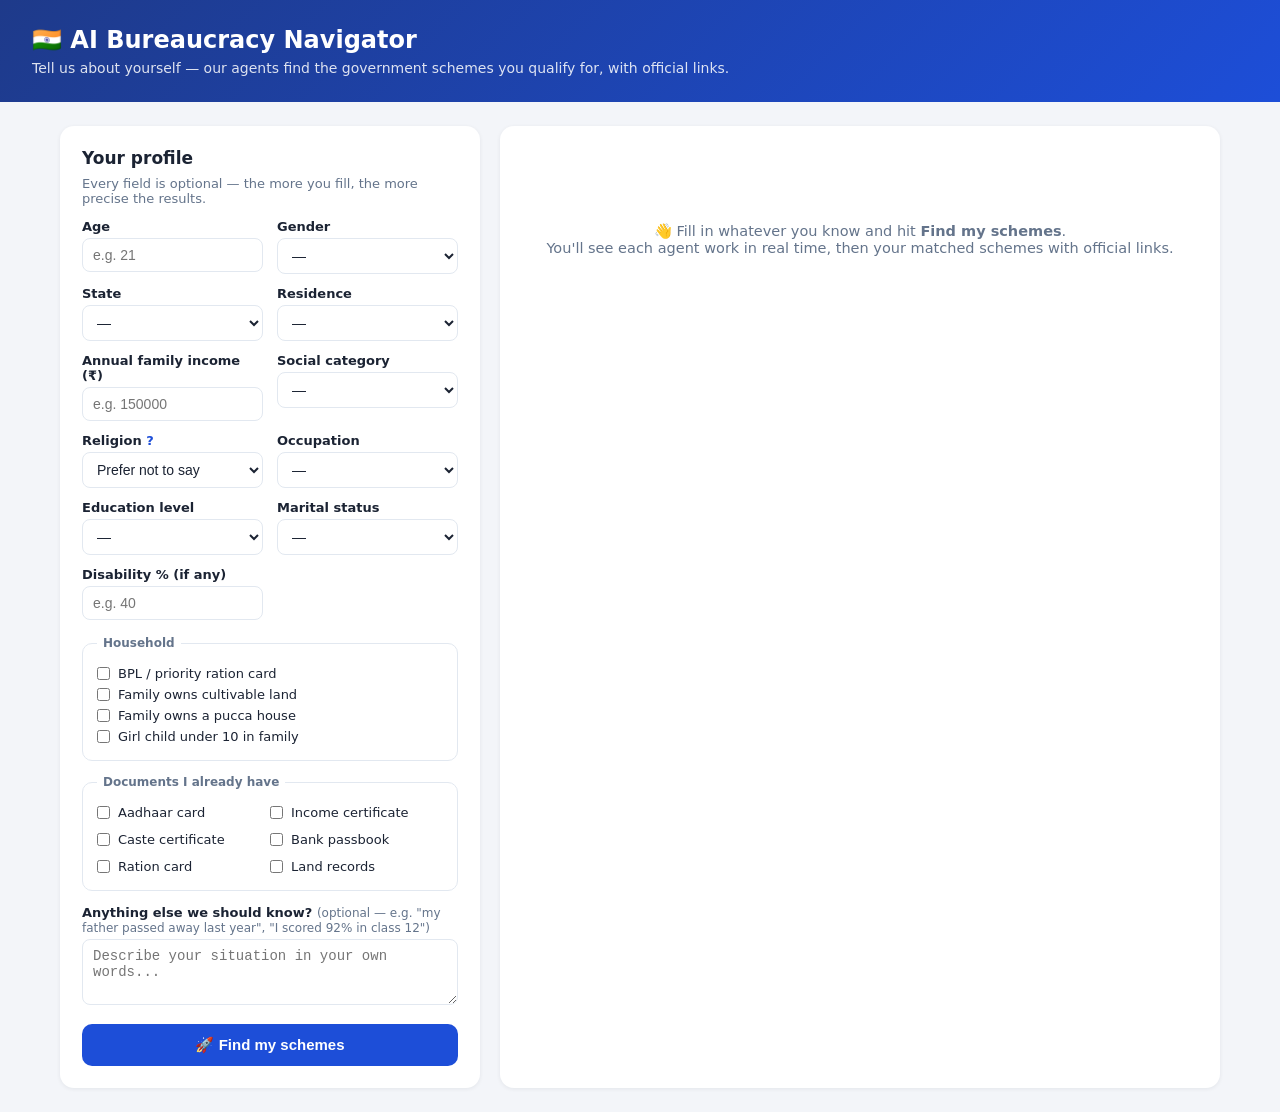
==== frontend/index.html @ 9df2763d "MVP: multi-agent scheme navigator — form intake, rule-engine eligibility, SSE agent progress, verifi" ====
<!DOCTYPE html>
<html lang="en">
<head>
<meta charset="UTF-8">
<meta name="viewport" content="width=device-width, initial-scale=1.0">
<title>AI Bureaucracy Navigator</title>
<link rel="stylesheet" href="style.css">
</head>
<body>

<header>
  <h1>🇮🇳 AI Bureaucracy Navigator</h1>
  <p>Tell us about yourself — our agents find the government schemes you qualify for, with official links.</p>
</header>

<main>
  <!-- ============ LEFT: profile form ============ -->
  <section class="panel" id="form-panel">
    <h2>Your profile</h2>
    <p class="hint">Every field is optional — the more you fill, the more precise the results.</p>

    <form id="profile-form">
      <div class="grid">
        <label>Age
          <input type="number" name="age" min="0" max="120" placeholder="e.g. 21">
        </label>
        <label>Gender
          <select name="gender">
            <option value="">—</option>
            <option value="female">Female</option>
            <option value="male">Male</option>
            <option value="other">Other</option>
          </select>
        </label>
        <label>State
          <select name="state" id="state-select"><option value="">—</option></select>
        </label>
        <label>Residence
          <select name="residence">
            <option value="">—</option>
            <option value="rural">Rural</option>
            <option value="urban">Urban</option>
          </select>
        </label>
        <label>Annual family income (₹)
          <input type="number" name="annual_income" min="0" placeholder="e.g. 150000">
        </label>
        <label>Social category
          <select name="category">
            <option value="">—</option>
            <option>General</option><option>OBC</option><option>SC</option>
            <option>ST</option><option>EWS</option>
          </select>
        </label>
        <label>Religion <span class="why" title="Only used to match notified minority-community schemes">?</span>
          <select name="religion">
            <option value="">Prefer not to say</option>
            <option>Hindu</option><option>Muslim</option><option>Christian</option>
            <option>Sikh</option><option>Buddhist</option><option>Jain</option>
            <option>Parsi</option><option>Other</option>
          </select>
        </label>
        <label>Occupation
          <select name="occupation">
            <option value="">—</option>
            <option value="student">Student</option>
            <option value="farmer">Farmer</option>
            <option value="salaried">Salaried</option>
            <option value="self_employed">Self-employed</option>
            <option value="unemployed">Unemployed</option>
            <option value="unorganised_worker">Unorganised worker</option>
            <option value="artisan">Artisan / craftsperson</option>
            <option value="other">Other</option>
          </select>
        </label>
        <label>Education level
          <select name="education_level">
            <option value="">—</option>
            <option value="below_10th">Below 10th</option>
            <option value="10th_pass">10th pass</option>
            <option value="12th_pass">12th pass</option>
            <option value="ug">Undergraduate</option>
            <option value="pg">Postgraduate</option>
            <option value="not_studying">Not studying</option>
          </select>
        </label>
        <label>Marital status
          <select name="marital_status">
            <option value="">—</option>
            <option value="single">Single</option>
            <option value="married">Married</option>
            <option value="widowed">Widowed</option>
            <option value="divorced">Divorced</option>
          </select>
        </label>
        <label>Disability % (if any)
          <input type="number" name="disability_pct" min="0" max="100" placeholder="e.g. 40">
        </label>
      </div>

      <fieldset>
        <legend>Household</legend>
        <label class="check"><input type="checkbox" name="has_bpl_card"> BPL / priority ration card</label>
        <label class="check"><input type="checkbox" name="owns_cultivable_land"> Family owns cultivable land</label>
        <label class="check"><input type="checkbox" name="owns_pucca_house"> Family owns a pucca house</label>
        <label class="check"><input type="checkbox" name="has_girl_child_under_10"> Girl child under 10 in family</label>
      </fieldset>

      <fieldset>
        <legend>Documents I already have</legend>
        <div class="doc-grid" id="doc-checkboxes">
          <label class="check"><input type="checkbox" value="Aadhaar card"> Aadhaar card</label>
          <label class="check"><input type="checkbox" value="Income certificate"> Income certificate</label>
          <label class="check"><input type="checkbox" value="Caste certificate"> Caste certificate</label>
          <label class="check"><input type="checkbox" value="Bank passbook"> Bank passbook</label>
          <label class="check"><input type="checkbox" value="Ration card"> Ration card</label>
          <label class="check"><input type="checkbox" value="Land ownership records"> Land records</label>
        </div>
      </fieldset>

      <label>Anything else we should know? <span class="hint-inline">(optional — e.g. "my father passed away last year", "I scored 92% in class 12")</span>
        <textarea name="extra_info" rows="3" placeholder="Describe your situation in your own words..."></textarea>
      </label>

      <button type="submit" id="submit-btn">🚀 Find my schemes</button>
    </form>
  </section>

  <!-- ============ RIGHT: agents + findings ============ -->
  <section class="panel" id="results-panel">
    <div id="agent-panel" class="hidden">
      <h2>Agents at work</h2>
      <div id="agent-list"></div>
    </div>

    <div id="findings" class="hidden">
      <h2>Your results</h2>
      <div id="summary-box"></div>
      <div id="finding-cards"></div>
      <div id="checklist-box"></div>
      <p class="disclaimer">⚠ Results are indicative, based on what you told us. Final eligibility
        depends on the documents you submit — always confirm on the official portal linked above.</p>
    </div>

    <div id="placeholder">
      <p>👋 Fill in whatever you know and hit <b>Find my schemes</b>.<br>
      You'll see each agent work in real time, then your matched schemes with official links.</p>
    </div>
  </section>
</main>

<script src="app.js"></script>
</body>
</html>
---- frontend/style.css ----
* { box-sizing: border-box; }
:root {
  --bg: #f3f5f9; --panel: #ffffff; --ink: #1b2333; --muted: #64748b;
  --brand: #1d4ed8; --ok: #16a34a; --maybe: #d97706; --no: #9ca3af;
  --border: #e2e8f0; --radius: 14px;
}
body {
  margin: 0; font-family: system-ui, -apple-system, "Segoe UI", sans-serif;
  background: var(--bg); color: var(--ink);
}
header {
  background: linear-gradient(135deg, #1e3a8a, #1d4ed8);
  color: #fff; padding: 26px 32px;
}
header h1 { margin: 0 0 6px; font-size: 24px; }
header p { margin: 0; opacity: .85; font-size: 14px; }

main {
  display: grid; grid-template-columns: 420px 1fr; gap: 20px;
  max-width: 1200px; margin: 24px auto; padding: 0 20px;
}
@media (max-width: 900px) { main { grid-template-columns: 1fr; } }

.panel {
  background: var(--panel); border-radius: var(--radius);
  padding: 22px; box-shadow: 0 1px 4px rgba(15, 23, 42, .07);
}
h2 { margin: 0 0 8px; font-size: 17px; }
.hint { color: var(--muted); font-size: 13px; margin-top: 0; }
.hint-inline { color: var(--muted); font-weight: 400; font-size: 12px; }

/* ---- form ---- */
.grid { display: grid; grid-template-columns: 1fr 1fr; gap: 10px 14px; }
label { display: block; font-size: 13px; font-weight: 600; margin-bottom: 2px; }
input, select, textarea {
  width: 100%; margin-top: 4px; padding: 8px 10px; font-size: 14px;
  border: 1px solid var(--border); border-radius: 8px; font-weight: 400;
  background: #fff; color: var(--ink);
}
textarea { resize: vertical; }
fieldset {
  border: 1px solid var(--border); border-radius: 10px;
  margin: 14px 0; padding: 10px 14px;
}
legend { font-size: 12px; font-weight: 700; color: var(--muted); padding: 0 6px; }
.check { display: flex; align-items: center; gap: 8px; font-weight: 400; font-size: 13px; margin: 6px 0; }
.check input { width: auto; margin: 0; }
.doc-grid { display: grid; grid-template-columns: 1fr 1fr; }
.why { cursor: help; color: var(--brand); }
button[type=submit] {
  width: 100%; margin-top: 14px; padding: 12px; font-size: 15px; font-weight: 700;
  color: #fff; background: var(--brand); border: none; border-radius: 10px; cursor: pointer;
}
button[type=submit]:hover { background: #1e40af; }
button[type=submit]:disabled { background: #93c5fd; cursor: wait; }

/* ---- agents ---- */
.hidden { display: none; }
.agent-row {
  display: flex; align-items: flex-start; gap: 10px;
  padding: 10px 12px; border: 1px solid var(--border);
  border-radius: 10px; margin-bottom: 8px; background: #fafbff;
}
.agent-row .emoji { font-size: 20px; }
.agent-row .info { flex: 1; }
.agent-row .agent-name { font-weight: 700; font-size: 13px; }
.agent-row .agent-msg { font-size: 12.5px; color: var(--muted); margin-top: 2px; }
.agent-row .status { font-size: 16px; }
.agent-row.working { border-color: #bfdbfe; }
.agent-row.done { opacity: .85; }
.spinner {
  width: 14px; height: 14px; border: 2px solid #bfdbfe; border-top-color: var(--brand);
  border-radius: 50%; animation: spin .8s linear infinite; display: inline-block;
}
@keyframes spin { to { transform: rotate(360deg); } }

/* ---- findings ---- */
#summary-box {
  background: #eff6ff; border: 1px solid #bfdbfe; border-radius: 10px;
  padding: 12px 16px; font-size: 14px; margin-bottom: 16px;
}
.card {
  border: 1px solid var(--border); border-left: 5px solid var(--no);
  border-radius: 10px; padding: 14px 16px; margin-bottom: 12px;
}
.card.eligible { border-left-color: var(--ok); }
.card.possible { border-left-color: var(--maybe); }
.card h3 { margin: 0 0 4px; font-size: 15px; }
.badge {
  display: inline-block; font-size: 11px; font-weight: 700; padding: 2px 8px;
  border-radius: 20px; color: #fff; vertical-align: middle; margin-left: 6px;
}
.badge.eligible { background: var(--ok); }
.badge.possible { background: var(--maybe); }
.badge.ineligible { background: var(--no); }
.benefit { font-size: 13.5px; font-weight: 600; color: var(--brand); margin: 4px 0; }
.reasons { margin: 8px 0; padding-left: 4px; font-size: 12.5px; list-style: none; }
.reasons li { margin: 2px 0; }
.docs { font-size: 12.5px; color: var(--muted); margin: 6px 0; }
.docs .missing { color: #dc2626; font-weight: 600; }
.source {
  font-size: 12px; color: var(--muted); border-top: 1px dashed var(--border);
  margin-top: 8px; padding-top: 8px; display: flex; justify-content: space-between; flex-wrap: wrap; gap: 4px;
}
.source a { color: var(--brand); font-weight: 600; text-decoration: none; }
.source a:hover { text-decoration: underline; }
.card.ineligible-card { opacity: .6; }
.toggle-ineligible {
  background: none; border: none; color: var(--brand); cursor: pointer;
  font-size: 13px; padding: 6px 0; font-weight: 600;
}

/* ---- checklist ---- */
#checklist-box { margin-top: 18px; }
.check-item {
  display: flex; gap: 8px; align-items: baseline; font-size: 13.5px;
  padding: 6px 4px; border-bottom: 1px solid var(--border);
}
.check-item .mark { font-size: 15px; }
.check-item .for { color: var(--muted); font-size: 12px; }
.disclaimer { font-size: 12px; color: var(--muted); margin-top: 16px; }
#placeholder { color: var(--muted); text-align: center; padding: 60px 20px; font-size: 14.5px; }
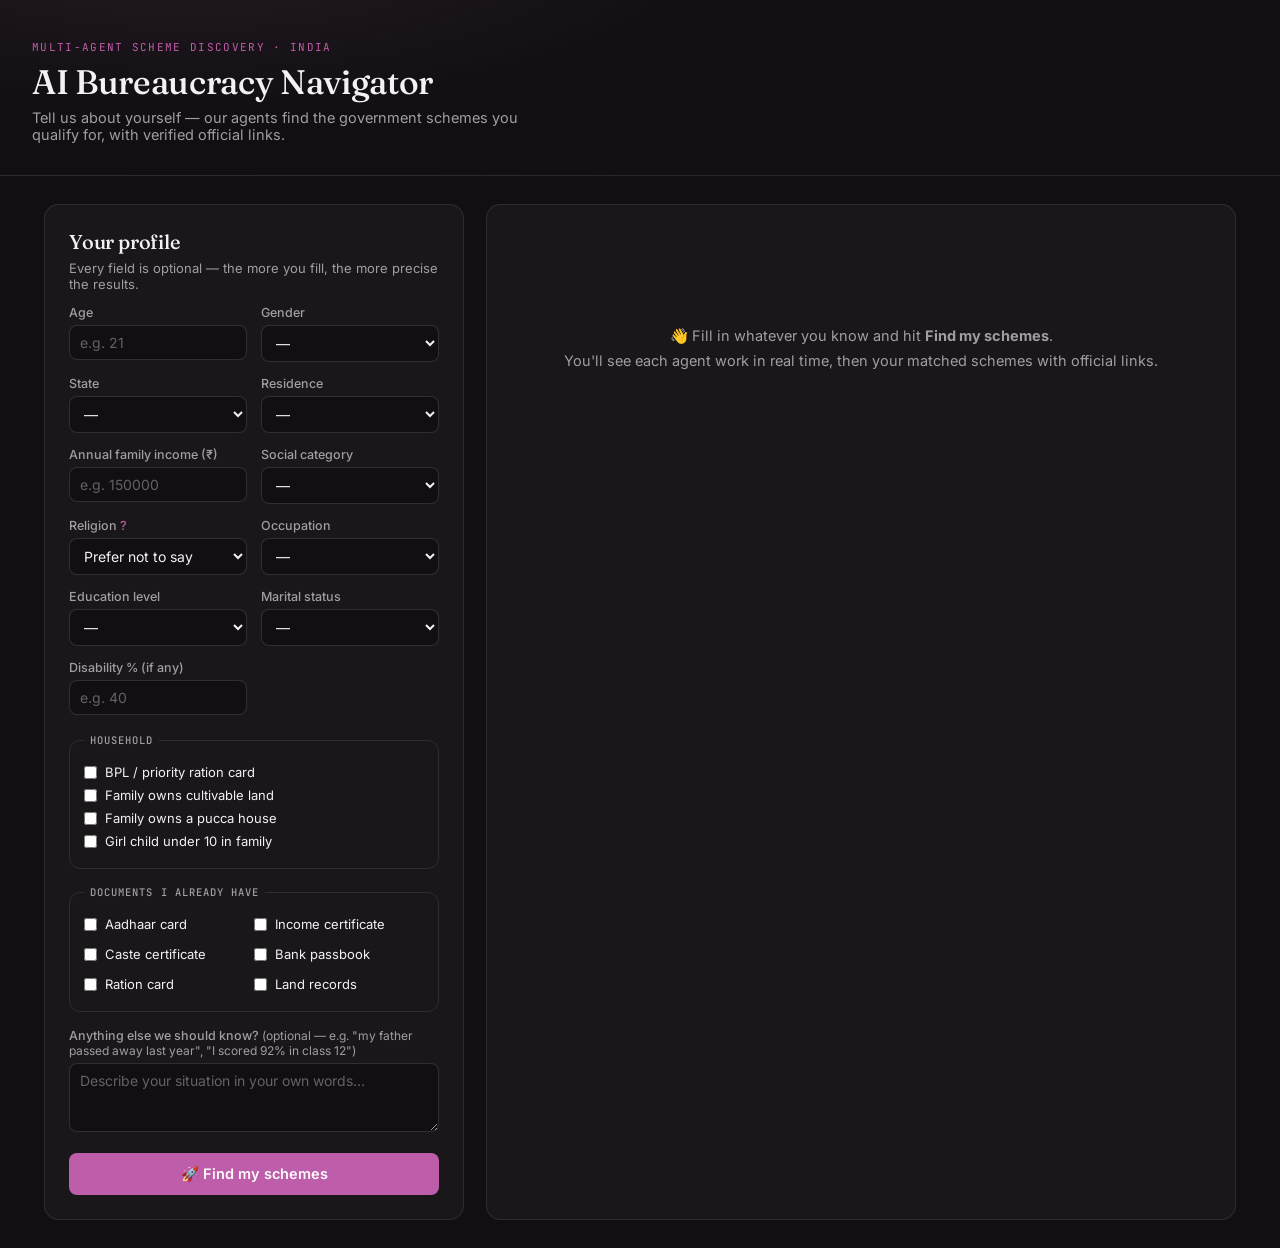
==== commit c244c955: "Redesign UI: dark plum theme matching OSS-Contributor-engine - Near-black plum-tinted surfaces with " ====
--- a/frontend/index.html
+++ b/frontend/index.html
@@ -9,8 +9,9 @@
 <body>
 
 <header>
-  <h1>🇮🇳 AI Bureaucracy Navigator</h1>
-  <p>Tell us about yourself — our agents find the government schemes you qualify for, with official links.</p>
+  <div class="eyebrow">Multi-agent scheme discovery · India</div>
+  <h1>AI Bureaucracy Navigator</h1>
+  <p>Tell us about yourself — our agents find the government schemes you qualify for, with verified official links.</p>
 </header>
 
 <main>
--- a/frontend/style.css
+++ b/frontend/style.css
@@ -1,122 +1,197 @@
+/* Dark theme in the style of OSS-Contributor-engine:
+   near-black plum-tinted surfaces, plum primary, Fraunces serif headings,
+   Inter body, JetBrains Mono micro-labels, soft-tinted status pills. */
+@import url('https://fonts.googleapis.com/css2?family=Inter:wght@400;500;600&family=Fraunces:opsz,wght@9..144,400;9..144,500;9..144,600&family=JetBrains+Mono:wght@400;500&display=swap');
+
 * { box-sizing: border-box; }
 :root {
-  --bg: #f3f5f9; --panel: #ffffff; --ink: #1b2333; --muted: #64748b;
-  --brand: #1d4ed8; --ok: #16a34a; --maybe: #d97706; --no: #9ca3af;
-  --border: #e2e8f0; --radius: 14px;
+  --background: oklch(0.173 0.006 320);
+  --card: oklch(0.208 0.008 320);
+  --card-2: oklch(0.235 0.009 320);
+  --foreground: oklch(0.96 0.004 320);
+  --muted-fg: oklch(0.7 0.012 320);
+  --primary: oklch(0.62 0.155 336);
+  --primary-dim: oklch(0.55 0.14 336);
+  --primary-soft: oklch(0.31 0.04 336);
+  --primary-soft-fg: oklch(0.93 0.03 336);
+  --border: oklch(1 0 0 / 9%);
+  --input-border: oklch(1 0 0 / 13%);
+  --ok: oklch(0.72 0.14 162);          /* emerald-400 */
+  --ok-soft: oklch(0.7 0.15 162 / 15%);
+  --maybe: oklch(0.79 0.14 80);        /* amber-400 */
+  --maybe-soft: oklch(0.77 0.16 70 / 15%);
+  --no: oklch(0.71 0.16 13);           /* rose-400 */
+  --no-soft: oklch(0.65 0.2 16 / 15%);
+  --radius: 0.5rem;
+  --sans: "Inter", system-ui, -apple-system, sans-serif;
+  --serif: "Fraunces", Georgia, serif;
+  --mono: "JetBrains Mono", ui-monospace, Consolas, monospace;
 }
 body {
-  margin: 0; font-family: system-ui, -apple-system, "Segoe UI", sans-serif;
-  background: var(--bg); color: var(--ink);
+  margin: 0; font-family: var(--sans); font-size: 15px;
+  background: var(--background); color: var(--foreground);
+  -webkit-font-smoothing: antialiased;
 }
+h1, h2, h3 { font-family: var(--serif); letter-spacing: -0.01em; font-weight: 500; }
+
+/* ---- header ---- */
 header {
-  background: linear-gradient(135deg, #1e3a8a, #1d4ed8);
-  color: #fff; padding: 26px 32px;
+  border-bottom: 1px solid var(--border);
+  padding: 40px 32px 32px;
+  background:
+    radial-gradient(60rem 20rem at 15% -40%, oklch(0.31 0.04 336 / 45%), transparent 60%),
+    var(--background);
 }
-header h1 { margin: 0 0 6px; font-size: 24px; }
-header p { margin: 0; opacity: .85; font-size: 14px; }
+.eyebrow {
+  font-family: var(--mono); font-size: 11px; text-transform: uppercase;
+  letter-spacing: 0.12em; color: var(--primary); margin-bottom: 10px;
+}
+header h1 { margin: 0 0 8px; font-size: 34px; line-height: 1.1; }
+header p { margin: 0; color: var(--muted-fg); font-size: 14.5px; max-width: 56ch; }
 
 main {
-  display: grid; grid-template-columns: 420px 1fr; gap: 20px;
-  max-width: 1200px; margin: 24px auto; padding: 0 20px;
+  display: grid; grid-template-columns: 420px 1fr; gap: 22px;
+  max-width: 1240px; margin: 28px auto; padding: 0 24px;
 }
 @media (max-width: 900px) { main { grid-template-columns: 1fr; } }
 
 .panel {
-  background: var(--panel); border-radius: var(--radius);
-  padding: 22px; box-shadow: 0 1px 4px rgba(15, 23, 42, .07);
+  background: var(--card); border: 1px solid var(--border);
+  border-radius: calc(var(--radius) * 1.8); padding: 24px;
 }
-h2 { margin: 0 0 8px; font-size: 17px; }
-.hint { color: var(--muted); font-size: 13px; margin-top: 0; }
-.hint-inline { color: var(--muted); font-weight: 400; font-size: 12px; }
+h2 { margin: 0 0 6px; font-size: 20px; }
+.hint { color: var(--muted-fg); font-size: 13px; margin-top: 0; }
+.hint-inline { color: var(--muted-fg); font-weight: 400; font-size: 12px; }
 
 /* ---- form ---- */
-.grid { display: grid; grid-template-columns: 1fr 1fr; gap: 10px 14px; }
-label { display: block; font-size: 13px; font-weight: 600; margin-bottom: 2px; }
+.grid { display: grid; grid-template-columns: 1fr 1fr; gap: 12px 14px; }
+label { display: block; font-size: 12.5px; font-weight: 500; margin-bottom: 2px; color: var(--muted-fg); }
 input, select, textarea {
-  width: 100%; margin-top: 4px; padding: 8px 10px; font-size: 14px;
-  border: 1px solid var(--border); border-radius: 8px; font-weight: 400;
-  background: #fff; color: var(--ink);
+  width: 100%; margin-top: 5px; padding: 8px 10px; font-size: 14px;
+  font-family: var(--sans); font-weight: 400;
+  border: 1px solid var(--input-border); border-radius: var(--radius);
+  background: var(--background); color: var(--foreground);
 }
+input:focus, select:focus, textarea:focus {
+  outline: 2px solid var(--primary-dim); outline-offset: -1px; border-color: transparent;
+}
+input::placeholder, textarea::placeholder { color: oklch(0.5 0.01 320); }
+select option { background: var(--card); }
 textarea { resize: vertical; }
 fieldset {
-  border: 1px solid var(--border); border-radius: 10px;
-  margin: 14px 0; padding: 10px 14px;
+  border: 1px solid var(--border); border-radius: calc(var(--radius) * 1.4);
+  margin: 16px 0; padding: 10px 14px 12px;
 }
-legend { font-size: 12px; font-weight: 700; color: var(--muted); padding: 0 6px; }
-.check { display: flex; align-items: center; gap: 8px; font-weight: 400; font-size: 13px; margin: 6px 0; }
-.check input { width: auto; margin: 0; }
+legend {
+  font-family: var(--mono); font-size: 10.5px; font-weight: 500;
+  text-transform: uppercase; letter-spacing: 0.1em;
+  color: var(--muted-fg); padding: 0 6px;
+}
+.check {
+  display: flex; align-items: center; gap: 8px;
+  font-weight: 400; font-size: 13px; color: var(--foreground); margin: 7px 0;
+}
+.check input { width: auto; margin: 0; accent-color: var(--primary); }
 .doc-grid { display: grid; grid-template-columns: 1fr 1fr; }
-.why { cursor: help; color: var(--brand); }
+.why { cursor: help; color: var(--primary); }
 button[type=submit] {
-  width: 100%; margin-top: 14px; padding: 12px; font-size: 15px; font-weight: 700;
-  color: #fff; background: var(--brand); border: none; border-radius: 10px; cursor: pointer;
+  width: 100%; margin-top: 16px; padding: 12px; font-size: 14.5px; font-weight: 600;
+  font-family: var(--sans); color: oklch(0.99 0.004 335);
+  background: var(--primary); border: none; border-radius: var(--radius); cursor: pointer;
+  transition: background .15s;
 }
-button[type=submit]:hover { background: #1e40af; }
-button[type=submit]:disabled { background: #93c5fd; cursor: wait; }
+button[type=submit]:hover { background: oklch(0.67 0.155 336); }
+button[type=submit]:disabled { background: var(--primary-soft); color: var(--muted-fg); cursor: wait; }
 
 /* ---- agents ---- */
 .hidden { display: none; }
 .agent-row {
-  display: flex; align-items: flex-start; gap: 10px;
-  padding: 10px 12px; border: 1px solid var(--border);
-  border-radius: 10px; margin-bottom: 8px; background: #fafbff;
+  display: flex; align-items: flex-start; gap: 12px;
+  padding: 11px 14px; border: 1px solid var(--border);
+  border-radius: calc(var(--radius) * 1.4); margin-bottom: 8px;
+  background: var(--card-2); transition: border-color .2s;
 }
-.agent-row .emoji { font-size: 20px; }
-.agent-row .info { flex: 1; }
-.agent-row .agent-name { font-weight: 700; font-size: 13px; }
-.agent-row .agent-msg { font-size: 12.5px; color: var(--muted); margin-top: 2px; }
-.agent-row .status { font-size: 16px; }
-.agent-row.working { border-color: #bfdbfe; }
-.agent-row.done { opacity: .85; }
+.agent-row.working { border-color: oklch(0.62 0.155 336 / 40%); }
+.agent-row.done { opacity: .75; }
+.agent-row .emoji { font-size: 18px; line-height: 1.4; }
+.agent-row .info { flex: 1; min-width: 0; }
+.agent-row .agent-name {
+  font-family: var(--mono); font-size: 10.5px; font-weight: 500;
+  text-transform: uppercase; letter-spacing: 0.1em; color: var(--primary-soft-fg);
+}
+.agent-row .agent-msg { font-size: 13px; color: var(--muted-fg); margin-top: 3px; }
+.agent-row .status { font-size: 14px; color: var(--ok); }
 .spinner {
-  width: 14px; height: 14px; border: 2px solid #bfdbfe; border-top-color: var(--brand);
-  border-radius: 50%; animation: spin .8s linear infinite; display: inline-block;
+  width: 13px; height: 13px; border: 2px solid var(--primary-soft);
+  border-top-color: var(--primary); border-radius: 50%;
+  animation: spin .8s linear infinite; display: inline-block;
 }
 @keyframes spin { to { transform: rotate(360deg); } }
 
-/* ---- findings ---- */
+/* ---- summary ---- */
 #summary-box {
-  background: #eff6ff; border: 1px solid #bfdbfe; border-radius: 10px;
-  padding: 12px 16px; font-size: 14px; margin-bottom: 16px;
-}
-.card {
-  border: 1px solid var(--border); border-left: 5px solid var(--no);
-  border-radius: 10px; padding: 14px 16px; margin-bottom: 12px;
-}
-.card.eligible { border-left-color: var(--ok); }
-.card.possible { border-left-color: var(--maybe); }
-.card h3 { margin: 0 0 4px; font-size: 15px; }
-.badge {
-  display: inline-block; font-size: 11px; font-weight: 700; padding: 2px 8px;
-  border-radius: 20px; color: #fff; vertical-align: middle; margin-left: 6px;
-}
-.badge.eligible { background: var(--ok); }
-.badge.possible { background: var(--maybe); }
-.badge.ineligible { background: var(--no); }
-.benefit { font-size: 13.5px; font-weight: 600; color: var(--brand); margin: 4px 0; }
-.reasons { margin: 8px 0; padding-left: 4px; font-size: 12.5px; list-style: none; }
-.reasons li { margin: 2px 0; }
-.docs { font-size: 12.5px; color: var(--muted); margin: 6px 0; }
-.docs .missing { color: #dc2626; font-weight: 600; }
-.source {
-  font-size: 12px; color: var(--muted); border-top: 1px dashed var(--border);
-  margin-top: 8px; padding-top: 8px; display: flex; justify-content: space-between; flex-wrap: wrap; gap: 4px;
-}
-.source a { color: var(--brand); font-weight: 600; text-decoration: none; }
-.source a:hover { text-decoration: underline; }
-.card.ineligible-card { opacity: .6; }
-.toggle-ineligible {
-  background: none; border: none; color: var(--brand); cursor: pointer;
-  font-size: 13px; padding: 6px 0; font-weight: 600;
+  border-left: 2px solid oklch(0.62 0.155 336 / 40%);
+  padding: 4px 0 4px 16px; margin: 14px 0 22px;
+  font-size: 14.5px; font-style: italic; color: var(--muted-fg); line-height: 1.55;
 }
 
+/* ---- finding cards (match-card style: left rail + main column) ---- */
+.card {
+  display: flex; gap: 18px;
+  border: 1px solid var(--border); border-radius: calc(var(--radius) * 1.8);
+  background: var(--card-2); padding: 18px; margin-bottom: 12px;
+  transition: border-color .15s;
+}
+.card:hover { border-color: oklch(0.62 0.155 336 / 40%); }
+.rail {
+  display: flex; flex-direction: column; align-items: center; justify-content: center;
+  gap: 4px; width: 64px; flex-shrink: 0;
+  border-right: 1px solid var(--border); padding-right: 18px; text-align: center;
+}
+.rail-mark { font-family: var(--serif); font-size: 30px; line-height: 1; }
+.card.eligible .rail-mark { color: var(--ok); }
+.card.possible .rail-mark { color: var(--maybe); }
+.card.ineligible-card .rail-mark { color: var(--no); }
+.rail-label {
+  font-family: var(--mono); font-size: 9.5px; text-transform: uppercase;
+  letter-spacing: 0.1em; color: var(--muted-fg);
+}
+.card-main { flex: 1; min-width: 0; }
+.card-top { display: flex; align-items: flex-start; justify-content: space-between; gap: 12px; }
+.card h3 { margin: 0; font-size: 17.5px; line-height: 1.3; }
+.pill {
+  flex-shrink: 0; font-size: 11.5px; font-weight: 500; padding: 3px 10px;
+  border-radius: 999px; white-space: nowrap;
+}
+.pill.eligible { background: var(--ok-soft); color: var(--ok); }
+.pill.possible { background: var(--maybe-soft); color: var(--maybe); }
+.pill.ineligible { background: var(--no-soft); color: var(--no); }
+.benefit { font-size: 13.5px; font-weight: 500; color: var(--primary-soft-fg); margin: 7px 0 2px; }
+.reasons { margin: 10px 0; padding: 0 0 0 12px; font-size: 12.5px; list-style: none; color: var(--muted-fg); border-left: 2px solid oklch(0.62 0.155 336 / 25%); }
+.reasons li { margin: 3px 0; }
+.docs { font-size: 12.5px; color: var(--muted-fg); margin: 8px 0 0; }
+.docs .missing { color: var(--no); font-weight: 500; }
+.source {
+  font-family: var(--mono); font-size: 11px; color: var(--muted-fg);
+  border-top: 1px dashed var(--border); margin-top: 12px; padding-top: 10px;
+  display: flex; justify-content: space-between; flex-wrap: wrap; gap: 4px;
+}
+.source a { color: var(--primary); font-weight: 500; text-decoration: none; }
+.source a:hover { text-decoration: underline; }
+.card.ineligible-card { opacity: .55; }
+.toggle-ineligible {
+  background: none; border: none; color: var(--primary); cursor: pointer;
+  font-family: var(--mono); font-size: 12px; padding: 8px 0; letter-spacing: 0.02em;
+}
+.toggle-ineligible:hover { text-decoration: underline; }
+
 /* ---- checklist ---- */
-#checklist-box { margin-top: 18px; }
+#checklist-box { margin-top: 26px; }
 .check-item {
-  display: flex; gap: 8px; align-items: baseline; font-size: 13.5px;
-  padding: 6px 4px; border-bottom: 1px solid var(--border);
+  display: flex; gap: 10px; align-items: baseline; font-size: 13.5px;
+  padding: 8px 4px; border-bottom: 1px solid var(--border);
 }
-.check-item .mark { font-size: 15px; }
-.check-item .for { color: var(--muted); font-size: 12px; }
-.disclaimer { font-size: 12px; color: var(--muted); margin-top: 16px; }
-#placeholder { color: var(--muted); text-align: center; padding: 60px 20px; font-size: 14.5px; }
+.check-item .mark { font-size: 14px; }
+.check-item .for { color: var(--muted-fg); font-size: 12px; }
+.disclaimer { font-size: 12px; color: var(--muted-fg); margin-top: 18px; line-height: 1.5; }
+#placeholder { color: var(--muted-fg); text-align: center; padding: 80px 20px; font-size: 14.5px; line-height: 1.7; }
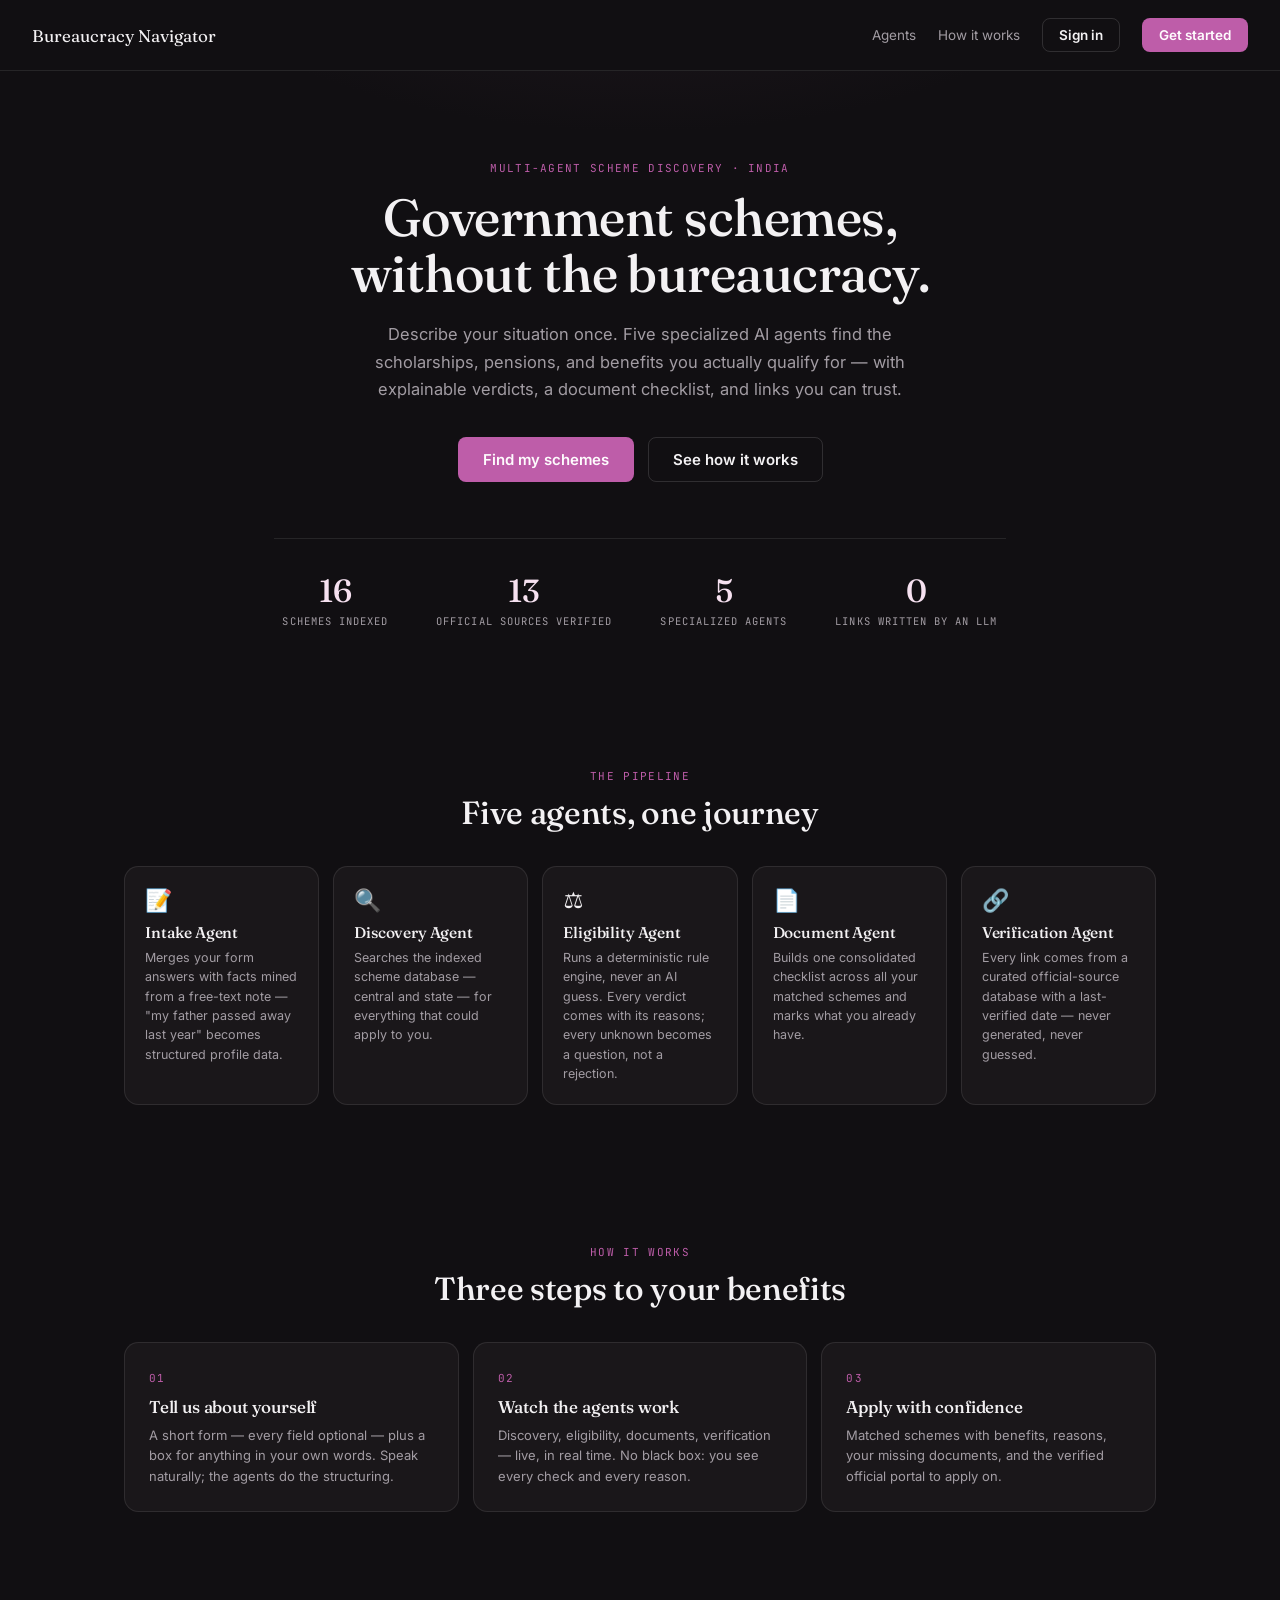
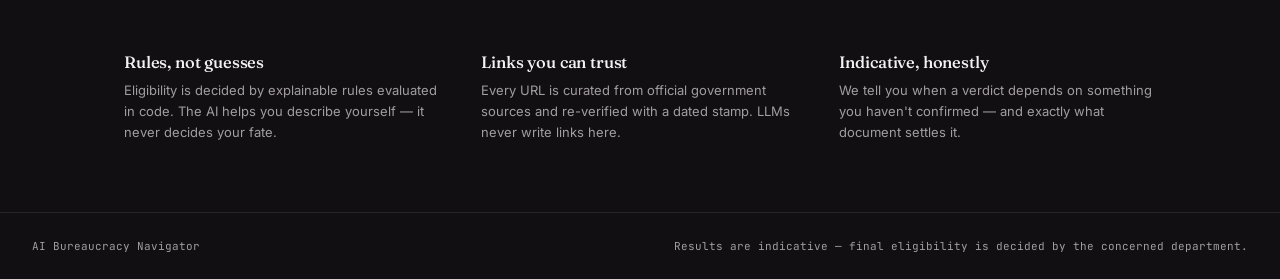
==== commit fb89f910: "Add landing page and email/password authentication - Landing page at / in the dark plum theme: hero," ====
--- a/frontend/index.html
+++ b/frontend/index.html
@@ -3,153 +3,105 @@
 <head>
 <meta charset="UTF-8">
 <meta name="viewport" content="width=device-width, initial-scale=1.0">
-<title>AI Bureaucracy Navigator</title>
+<title>AI Bureaucracy Navigator — government schemes, without the bureaucracy</title>
 <link rel="stylesheet" href="style.css">
 </head>
-<body>
+<body class="landing">
 
-<header>
+<nav class="landing-nav">
+  <a class="logo" href="/">Bureaucracy&nbsp;Navigator</a>
+  <div class="nav-links">
+    <a href="#agents">Agents</a>
+    <a href="#how">How it works</a>
+    <a class="btn btn-ghost" href="/signin.html">Sign in</a>
+    <a class="btn btn-primary" href="/signin.html#signup">Get started</a>
+  </div>
+</nav>
+
+<section class="hero">
   <div class="eyebrow">Multi-agent scheme discovery · India</div>
-  <h1>AI Bureaucracy Navigator</h1>
-  <p>Tell us about yourself — our agents find the government schemes you qualify for, with verified official links.</p>
-</header>
+  <h1>Government schemes,<br>without the bureaucracy.</h1>
+  <p>Describe your situation once. Five specialized AI agents find the scholarships, pensions,
+     and benefits you actually qualify for — with explainable verdicts, a document checklist,
+     and links you can trust.</p>
+  <div class="cta-row">
+    <a class="btn btn-primary btn-lg" href="/signin.html#signup">Find my schemes</a>
+    <a class="btn btn-ghost btn-lg" href="#how">See how it works</a>
+  </div>
+  <div class="stats">
+    <div><b>16</b><span>schemes indexed</span></div>
+    <div><b>13</b><span>official sources verified</span></div>
+    <div><b>5</b><span>specialized agents</span></div>
+    <div><b>0</b><span>links written by an LLM</span></div>
+  </div>
+</section>
 
-<main>
-  <!-- ============ LEFT: profile form ============ -->
-  <section class="panel" id="form-panel">
-    <h2>Your profile</h2>
-    <p class="hint">Every field is optional — the more you fill, the more precise the results.</p>
+<section id="agents" class="section">
+  <div class="eyebrow">The pipeline</div>
+  <h2>Five agents, one journey</h2>
+  <div class="feature-grid">
+    <div class="feature">
+      <div class="feature-emoji">📝</div>
+      <h3>Intake Agent</h3>
+      <p>Merges your form answers with facts mined from a free-text note — "my father passed away last year" becomes structured profile data.</p>
+    </div>
+    <div class="feature">
+      <div class="feature-emoji">🔍</div>
+      <h3>Discovery Agent</h3>
+      <p>Searches the indexed scheme database — central and state — for everything that could apply to you.</p>
+    </div>
+    <div class="feature">
+      <div class="feature-emoji">⚖️</div>
+      <h3>Eligibility Agent</h3>
+      <p>Runs a deterministic rule engine, never an AI guess. Every verdict comes with its reasons; every unknown becomes a question, not a rejection.</p>
+    </div>
+    <div class="feature">
+      <div class="feature-emoji">📄</div>
+      <h3>Document Agent</h3>
+      <p>Builds one consolidated checklist across all your matched schemes and marks what you already have.</p>
+    </div>
+    <div class="feature">
+      <div class="feature-emoji">🔗</div>
+      <h3>Verification Agent</h3>
+      <p>Every link comes from a curated official-source database with a last-verified date — never generated, never guessed.</p>
+    </div>
+  </div>
+</section>
 
-    <form id="profile-form">
-      <div class="grid">
-        <label>Age
-          <input type="number" name="age" min="0" max="120" placeholder="e.g. 21">
-        </label>
-        <label>Gender
-          <select name="gender">
-            <option value="">—</option>
-            <option value="female">Female</option>
-            <option value="male">Male</option>
-            <option value="other">Other</option>
-          </select>
-        </label>
-        <label>State
-          <select name="state" id="state-select"><option value="">—</option></select>
-        </label>
-        <label>Residence
-          <select name="residence">
-            <option value="">—</option>
-            <option value="rural">Rural</option>
-            <option value="urban">Urban</option>
-          </select>
-        </label>
-        <label>Annual family income (₹)
-          <input type="number" name="annual_income" min="0" placeholder="e.g. 150000">
-        </label>
-        <label>Social category
-          <select name="category">
-            <option value="">—</option>
-            <option>General</option><option>OBC</option><option>SC</option>
-            <option>ST</option><option>EWS</option>
-          </select>
-        </label>
-        <label>Religion <span class="why" title="Only used to match notified minority-community schemes">?</span>
-          <select name="religion">
-            <option value="">Prefer not to say</option>
-            <option>Hindu</option><option>Muslim</option><option>Christian</option>
-            <option>Sikh</option><option>Buddhist</option><option>Jain</option>
-            <option>Parsi</option><option>Other</option>
-          </select>
-        </label>
-        <label>Occupation
-          <select name="occupation">
-            <option value="">—</option>
-            <option value="student">Student</option>
-            <option value="farmer">Farmer</option>
-            <option value="salaried">Salaried</option>
-            <option value="self_employed">Self-employed</option>
-            <option value="unemployed">Unemployed</option>
-            <option value="unorganised_worker">Unorganised worker</option>
-            <option value="artisan">Artisan / craftsperson</option>
-            <option value="other">Other</option>
-          </select>
-        </label>
-        <label>Education level
-          <select name="education_level">
-            <option value="">—</option>
-            <option value="below_10th">Below 10th</option>
-            <option value="10th_pass">10th pass</option>
-            <option value="12th_pass">12th pass</option>
-            <option value="ug">Undergraduate</option>
-            <option value="pg">Postgraduate</option>
-            <option value="not_studying">Not studying</option>
-          </select>
-        </label>
-        <label>Marital status
-          <select name="marital_status">
-            <option value="">—</option>
-            <option value="single">Single</option>
-            <option value="married">Married</option>
-            <option value="widowed">Widowed</option>
-            <option value="divorced">Divorced</option>
-          </select>
-        </label>
-        <label>Disability % (if any)
-          <input type="number" name="disability_pct" min="0" max="100" placeholder="e.g. 40">
-        </label>
-      </div>
+<section id="how" class="section">
+  <div class="eyebrow">How it works</div>
+  <h2>Three steps to your benefits</h2>
+  <div class="steps">
+    <div class="step">
+      <span class="step-num">01</span>
+      <h3>Tell us about yourself</h3>
+      <p>A short form — every field optional — plus a box for anything in your own words. Speak naturally; the agents do the structuring.</p>
+    </div>
+    <div class="step">
+      <span class="step-num">02</span>
+      <h3>Watch the agents work</h3>
+      <p>Discovery, eligibility, documents, verification — live, in real time. No black box: you see every check and every reason.</p>
+    </div>
+    <div class="step">
+      <span class="step-num">03</span>
+      <h3>Apply with confidence</h3>
+      <p>Matched schemes with benefits, reasons, your missing documents, and the verified official portal to apply on.</p>
+    </div>
+  </div>
+</section>
 
-      <fieldset>
-        <legend>Household</legend>
-        <label class="check"><input type="checkbox" name="has_bpl_card"> BPL / priority ration card</label>
-        <label class="check"><input type="checkbox" name="owns_cultivable_land"> Family owns cultivable land</label>
-        <label class="check"><input type="checkbox" name="owns_pucca_house"> Family owns a pucca house</label>
-        <label class="check"><input type="checkbox" name="has_girl_child_under_10"> Girl child under 10 in family</label>
-      </fieldset>
+<section class="section trust">
+  <div class="trust-grid">
+    <div><h3>Rules, not guesses</h3><p>Eligibility is decided by explainable rules evaluated in code. The AI helps you describe yourself — it never decides your fate.</p></div>
+    <div><h3>Links you can trust</h3><p>Every URL is curated from official government sources and re-verified with a dated stamp. LLMs never write links here.</p></div>
+    <div><h3>Indicative, honestly</h3><p>We tell you when a verdict depends on something you haven't confirmed — and exactly what document settles it.</p></div>
+  </div>
+</section>
 
-      <fieldset>
-        <legend>Documents I already have</legend>
-        <div class="doc-grid" id="doc-checkboxes">
-          <label class="check"><input type="checkbox" value="Aadhaar card"> Aadhaar card</label>
-          <label class="check"><input type="checkbox" value="Income certificate"> Income certificate</label>
-          <label class="check"><input type="checkbox" value="Caste certificate"> Caste certificate</label>
-          <label class="check"><input type="checkbox" value="Bank passbook"> Bank passbook</label>
-          <label class="check"><input type="checkbox" value="Ration card"> Ration card</label>
-          <label class="check"><input type="checkbox" value="Land ownership records"> Land records</label>
-        </div>
-      </fieldset>
+<footer class="landing-footer">
+  <span>AI Bureaucracy Navigator</span>
+  <span>Results are indicative — final eligibility is decided by the concerned department.</span>
+</footer>
 
-      <label>Anything else we should know? <span class="hint-inline">(optional — e.g. "my father passed away last year", "I scored 92% in class 12")</span>
-        <textarea name="extra_info" rows="3" placeholder="Describe your situation in your own words..."></textarea>
-      </label>
-
-      <button type="submit" id="submit-btn">🚀 Find my schemes</button>
-    </form>
-  </section>
-
-  <!-- ============ RIGHT: agents + findings ============ -->
-  <section class="panel" id="results-panel">
-    <div id="agent-panel" class="hidden">
-      <h2>Agents at work</h2>
-      <div id="agent-list"></div>
-    </div>
-
-    <div id="findings" class="hidden">
-      <h2>Your results</h2>
-      <div id="summary-box"></div>
-      <div id="finding-cards"></div>
-      <div id="checklist-box"></div>
-      <p class="disclaimer">⚠ Results are indicative, based on what you told us. Final eligibility
-        depends on the documents you submit — always confirm on the official portal linked above.</p>
-    </div>
-
-    <div id="placeholder">
-      <p>👋 Fill in whatever you know and hit <b>Find my schemes</b>.<br>
-      You'll see each agent work in real time, then your matched schemes with official links.</p>
-    </div>
-  </section>
-</main>
-
-<script src="app.js"></script>
 </body>
 </html>
--- a/frontend/style.css
+++ b/frontend/style.css
@@ -195,3 +195,103 @@
 .check-item .for { color: var(--muted-fg); font-size: 12px; }
 .disclaimer { font-size: 12px; color: var(--muted-fg); margin-top: 18px; line-height: 1.5; }
 #placeholder { color: var(--muted-fg); text-align: center; padding: 80px 20px; font-size: 14.5px; line-height: 1.7; }
+
+/* ==================== landing + auth ==================== */
+.landing-nav {
+  display: flex; justify-content: space-between; align-items: center;
+  padding: 18px 32px; border-bottom: 1px solid var(--border);
+}
+.logo { font-family: var(--serif); font-size: 17px; color: var(--foreground); text-decoration: none; }
+.nav-links { display: flex; align-items: center; gap: 22px; }
+.nav-links a { color: var(--muted-fg); text-decoration: none; font-size: 13.5px; }
+.nav-links a:hover { color: var(--foreground); }
+
+.btn {
+  display: inline-block; padding: 8px 16px; font-size: 13.5px; font-weight: 600;
+  border-radius: var(--radius); text-decoration: none; cursor: pointer;
+  border: 1px solid transparent; font-family: var(--sans); transition: all .15s;
+}
+.btn-primary { background: var(--primary); color: oklch(0.99 0.004 335) !important; }
+.btn-primary:hover { background: oklch(0.67 0.155 336); }
+.btn-ghost { border-color: var(--input-border); color: var(--foreground) !important; }
+.btn-ghost:hover { border-color: var(--primary-dim); }
+.btn-lg { padding: 12px 24px; font-size: 15px; }
+
+.hero {
+  text-align: center; padding: 90px 24px 70px; max-width: 780px; margin: 0 auto;
+  background: radial-gradient(50rem 24rem at 50% -30%, oklch(0.31 0.04 336 / 40%), transparent 65%);
+}
+.hero h1 { font-size: 52px; line-height: 1.08; margin: 14px 0 20px; }
+.hero p { color: var(--muted-fg); font-size: 16.5px; line-height: 1.65; max-width: 58ch; margin: 0 auto; }
+.cta-row { display: flex; gap: 14px; justify-content: center; margin: 34px 0 0; }
+.stats {
+  display: flex; justify-content: center; gap: 48px; margin-top: 56px;
+  padding-top: 32px; border-top: 1px solid var(--border); flex-wrap: wrap;
+}
+.stats b { display: block; font-family: var(--serif); font-size: 32px; font-weight: 500; color: var(--primary-soft-fg); }
+.stats span { font-family: var(--mono); font-size: 10.5px; text-transform: uppercase; letter-spacing: 0.1em; color: var(--muted-fg); }
+
+.section { max-width: 1080px; margin: 0 auto; padding: 70px 24px; text-align: center; }
+.section h2 { font-size: 32px; margin: 10px 0 34px; }
+.feature-grid { display: grid; grid-template-columns: repeat(auto-fit, minmax(190px, 1fr)); gap: 14px; text-align: left; }
+.feature {
+  background: var(--card); border: 1px solid var(--border);
+  border-radius: calc(var(--radius) * 1.8); padding: 20px; transition: border-color .15s;
+}
+.feature:hover { border-color: oklch(0.62 0.155 336 / 40%); }
+.feature-emoji { font-size: 22px; }
+.feature h3 { font-size: 15.5px; margin: 10px 0 6px; }
+.feature p { font-size: 12.5px; color: var(--muted-fg); line-height: 1.55; margin: 0; }
+
+.steps { display: grid; grid-template-columns: repeat(auto-fit, minmax(230px, 1fr)); gap: 14px; text-align: left; }
+.step {
+  background: var(--card); border: 1px solid var(--border);
+  border-radius: calc(var(--radius) * 1.8); padding: 24px;
+}
+.step-num { font-family: var(--mono); font-size: 11px; letter-spacing: 0.12em; color: var(--primary); }
+.step h3 { font-size: 17px; margin: 10px 0 8px; }
+.step p { font-size: 13px; color: var(--muted-fg); line-height: 1.6; margin: 0; }
+
+.trust-grid { display: grid; grid-template-columns: repeat(auto-fit, minmax(230px, 1fr)); gap: 40px; text-align: left; }
+.trust-grid h3 { font-size: 16.5px; margin: 0 0 8px; }
+.trust-grid p { font-size: 13px; color: var(--muted-fg); line-height: 1.6; margin: 0; }
+
+.landing-footer {
+  display: flex; justify-content: space-between; flex-wrap: wrap; gap: 8px;
+  padding: 26px 32px; border-top: 1px solid var(--border);
+  font-family: var(--mono); font-size: 11px; color: var(--muted-fg);
+}
+
+/* ---- auth card ---- */
+.auth-wrap { display: flex; justify-content: center; padding: 80px 20px; }
+.auth-card {
+  width: 100%; max-width: 400px; background: var(--card);
+  border: 1px solid var(--border); border-radius: calc(var(--radius) * 1.8); padding: 28px;
+}
+.auth-tabs { display: flex; gap: 6px; margin-bottom: 22px; }
+.auth-tabs button {
+  flex: 1; padding: 9px; font-size: 13.5px; font-weight: 600; font-family: var(--sans);
+  background: none; border: 1px solid var(--border); border-radius: var(--radius);
+  color: var(--muted-fg); cursor: pointer;
+}
+.auth-tabs button.active { background: var(--primary-soft); color: var(--primary-soft-fg); border-color: transparent; }
+.auth-card label { margin-bottom: 12px; }
+.auth-card button[type=submit] { width: 100%; margin-top: 8px; border: none; }
+.auth-error {
+  background: var(--no-soft); color: var(--no); border-radius: var(--radius);
+  font-size: 13px; padding: 9px 12px; margin-bottom: 12px;
+}
+.auth-hint { font-size: 12px; color: var(--muted-fg); text-align: center; margin: 18px 0 0; line-height: 1.5; }
+
+/* ---- app header user chip ---- */
+.header-row { display: flex; justify-content: space-between; align-items: flex-start; gap: 20px; }
+.user-chip {
+  display: flex; align-items: center; gap: 12px; flex-shrink: 0;
+  font-family: var(--mono); font-size: 12px; color: var(--muted-fg);
+}
+.user-chip button {
+  background: none; border: 1px solid var(--input-border); border-radius: var(--radius);
+  color: var(--foreground); font-family: var(--sans); font-size: 12.5px;
+  padding: 6px 12px; cursor: pointer;
+}
+.user-chip button:hover { border-color: var(--primary-dim); }
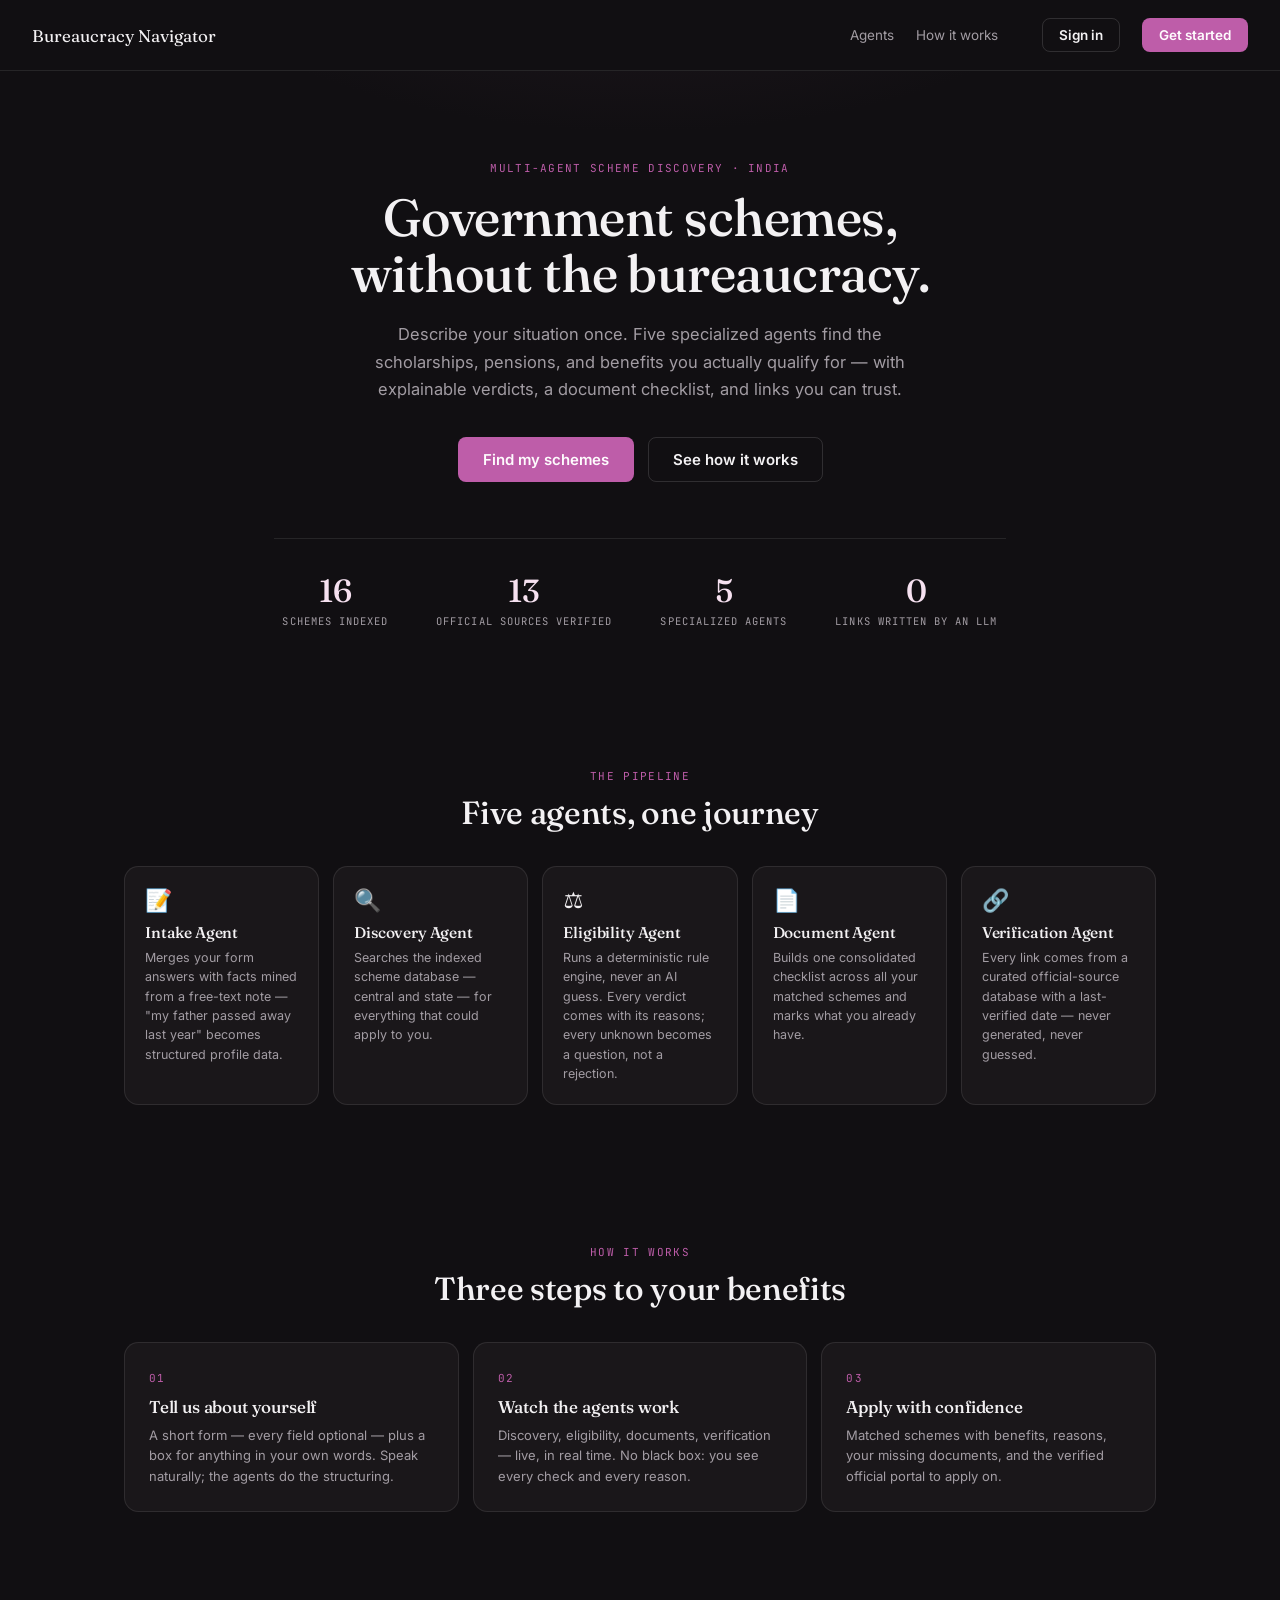
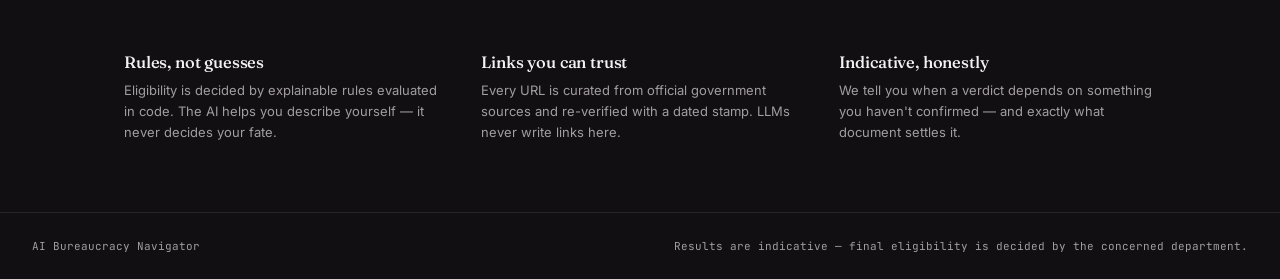
==== commit 7cdcb9e0: "Add multi-language support (English/Hindi/Bengali/Tamil/Telugu) with translated scheme content" ====
--- a/frontend/index.html
+++ b/frontend/index.html
@@ -11,97 +11,99 @@
 <nav class="landing-nav">
   <a class="logo" href="/">Bureaucracy&nbsp;Navigator</a>
   <div class="nav-links">
-    <a href="#agents">Agents</a>
-    <a href="#how">How it works</a>
-    <a class="btn btn-ghost" href="/signin.html">Sign in</a>
-    <a class="btn btn-primary" href="/signin.html#signup">Get started</a>
+    <a href="#agents" data-i18n="nav.agents">Agents</a>
+    <a href="#how" data-i18n="nav.how">How it works</a>
+    <div data-lang-mount></div>
+    <a class="btn btn-ghost" href="/signin.html" data-i18n="nav.signin">Sign in</a>
+    <a class="btn btn-primary" href="/signin.html#signup" data-i18n="nav.getStarted">Get started</a>
   </div>
 </nav>
 
 <section class="hero">
-  <div class="eyebrow">Multi-agent scheme discovery · India</div>
-  <h1>Government schemes,<br>without the bureaucracy.</h1>
-  <p>Describe your situation once. Five specialized AI agents find the scholarships, pensions,
+  <div class="eyebrow" data-i18n="hero.eyebrow">Multi-agent scheme discovery · India</div>
+  <h1 data-i18n-html="hero.title">Government schemes,<br>without the bureaucracy.</h1>
+  <p data-i18n="hero.subtitle">Describe your situation once. Five specialized agents find the scholarships, pensions,
      and benefits you actually qualify for — with explainable verdicts, a document checklist,
      and links you can trust.</p>
   <div class="cta-row">
-    <a class="btn btn-primary btn-lg" href="/signin.html#signup">Find my schemes</a>
-    <a class="btn btn-ghost btn-lg" href="#how">See how it works</a>
+    <a class="btn btn-primary btn-lg" href="/signin.html#signup" data-i18n="hero.ctaPrimary">Find my schemes</a>
+    <a class="btn btn-ghost btn-lg" href="#how" data-i18n="hero.ctaGhost">See how it works</a>
   </div>
   <div class="stats">
-    <div><b>16</b><span>schemes indexed</span></div>
-    <div><b>13</b><span>official sources verified</span></div>
-    <div><b>5</b><span>specialized agents</span></div>
-    <div><b>0</b><span>links written by an LLM</span></div>
+    <div><b>16</b><span data-i18n="hero.statSchemes">schemes indexed</span></div>
+    <div><b>13</b><span data-i18n="hero.statSources">official sources verified</span></div>
+    <div><b>5</b><span data-i18n="hero.statAgents">specialized agents</span></div>
+    <div><b>0</b><span data-i18n="hero.statLinks">links written by an LLM</span></div>
   </div>
 </section>
 
 <section id="agents" class="section">
-  <div class="eyebrow">The pipeline</div>
-  <h2>Five agents, one journey</h2>
+  <div class="eyebrow" data-i18n="agentsSection.eyebrow">The pipeline</div>
+  <h2 data-i18n="agentsSection.title">Five agents, one journey</h2>
   <div class="feature-grid">
     <div class="feature">
       <div class="feature-emoji">📝</div>
-      <h3>Intake Agent</h3>
-      <p>Merges your form answers with facts mined from a free-text note — "my father passed away last year" becomes structured profile data.</p>
+      <h3 data-i18n="agentsSection.intakeTitle">Intake Agent</h3>
+      <p data-i18n="agentsSection.intakeDesc">Merges your form answers with facts mined from a free-text note — "my father passed away last year" becomes structured profile data.</p>
     </div>
     <div class="feature">
       <div class="feature-emoji">🔍</div>
-      <h3>Discovery Agent</h3>
-      <p>Searches the indexed scheme database — central and state — for everything that could apply to you.</p>
+      <h3 data-i18n="agentsSection.discoveryTitle">Discovery Agent</h3>
+      <p data-i18n="agentsSection.discoveryDesc">Searches the indexed scheme database — central and state — for everything that could apply to you.</p>
     </div>
     <div class="feature">
       <div class="feature-emoji">⚖️</div>
-      <h3>Eligibility Agent</h3>
-      <p>Runs a deterministic rule engine, never an AI guess. Every verdict comes with its reasons; every unknown becomes a question, not a rejection.</p>
+      <h3 data-i18n="agentsSection.eligibilityTitle">Eligibility Agent</h3>
+      <p data-i18n="agentsSection.eligibilityDesc">Runs a deterministic rule engine, never an AI guess. Every verdict comes with its reasons; every unknown becomes a question, not a rejection.</p>
     </div>
     <div class="feature">
       <div class="feature-emoji">📄</div>
-      <h3>Document Agent</h3>
-      <p>Builds one consolidated checklist across all your matched schemes and marks what you already have.</p>
+      <h3 data-i18n="agentsSection.documentTitle">Document Agent</h3>
+      <p data-i18n="agentsSection.documentDesc">Builds one consolidated checklist across all your matched schemes and marks what you already have.</p>
     </div>
     <div class="feature">
       <div class="feature-emoji">🔗</div>
-      <h3>Verification Agent</h3>
-      <p>Every link comes from a curated official-source database with a last-verified date — never generated, never guessed.</p>
+      <h3 data-i18n="agentsSection.verificationTitle">Verification Agent</h3>
+      <p data-i18n="agentsSection.verificationDesc">Every link comes from a curated official-source database with a last-verified date — never generated, never guessed.</p>
     </div>
   </div>
 </section>
 
 <section id="how" class="section">
-  <div class="eyebrow">How it works</div>
-  <h2>Three steps to your benefits</h2>
+  <div class="eyebrow" data-i18n="howSection.eyebrow">How it works</div>
+  <h2 data-i18n="howSection.title">Three steps to your benefits</h2>
   <div class="steps">
     <div class="step">
       <span class="step-num">01</span>
-      <h3>Tell us about yourself</h3>
-      <p>A short form — every field optional — plus a box for anything in your own words. Speak naturally; the agents do the structuring.</p>
+      <h3 data-i18n="howSection.step1Title">Tell us about yourself</h3>
+      <p data-i18n="howSection.step1Desc">A short form — every field optional — plus a box for anything in your own words. Speak naturally; the agents do the structuring.</p>
     </div>
     <div class="step">
       <span class="step-num">02</span>
-      <h3>Watch the agents work</h3>
-      <p>Discovery, eligibility, documents, verification — live, in real time. No black box: you see every check and every reason.</p>
+      <h3 data-i18n="howSection.step2Title">Watch the agents work</h3>
+      <p data-i18n="howSection.step2Desc">Discovery, eligibility, documents, verification — live, in real time. No black box: you see every check and every reason.</p>
     </div>
     <div class="step">
       <span class="step-num">03</span>
-      <h3>Apply with confidence</h3>
-      <p>Matched schemes with benefits, reasons, your missing documents, and the verified official portal to apply on.</p>
+      <h3 data-i18n="howSection.step3Title">Apply with confidence</h3>
+      <p data-i18n="howSection.step3Desc">Matched schemes with benefits, reasons, your missing documents, and the verified official portal to apply on.</p>
     </div>
   </div>
 </section>
 
 <section class="section trust">
   <div class="trust-grid">
-    <div><h3>Rules, not guesses</h3><p>Eligibility is decided by explainable rules evaluated in code. The AI helps you describe yourself — it never decides your fate.</p></div>
-    <div><h3>Links you can trust</h3><p>Every URL is curated from official government sources and re-verified with a dated stamp. LLMs never write links here.</p></div>
-    <div><h3>Indicative, honestly</h3><p>We tell you when a verdict depends on something you haven't confirmed — and exactly what document settles it.</p></div>
+    <div><h3 data-i18n="trust.rulesTitle">Rules, not guesses</h3><p data-i18n="trust.rulesDesc">Eligibility is decided by explainable rules evaluated in code. The AI helps you describe yourself — it never decides your fate.</p></div>
+    <div><h3 data-i18n="trust.linksTitle">Links you can trust</h3><p data-i18n="trust.linksDesc">Every URL is curated from official government sources and re-verified with a dated stamp. LLMs never write links here.</p></div>
+    <div><h3 data-i18n="trust.honestTitle">Indicative, honestly</h3><p data-i18n="trust.honestDesc">We tell you when a verdict depends on something you haven't confirmed — and exactly what document settles it.</p></div>
   </div>
 </section>
 
 <footer class="landing-footer">
-  <span>AI Bureaucracy Navigator</span>
-  <span>Results are indicative — final eligibility is decided by the concerned department.</span>
+  <span data-i18n="footer.brand">AI Bureaucracy Navigator</span>
+  <span data-i18n="footer.disclaimer">Results are indicative — final eligibility is decided by the concerned department.</span>
 </footer>
 
+<script src="i18n.js"></script>
 </body>
-</html>
+</html>
--- a/frontend/style.css
+++ b/frontend/style.css
@@ -159,6 +159,16 @@
 .card-main { flex: 1; min-width: 0; }
 .card-top { display: flex; align-items: flex-start; justify-content: space-between; gap: 12px; }
 .card h3 { margin: 0; font-size: 17.5px; line-height: 1.3; }
+.card-actions {
+  display: flex; flex-direction: column; align-items: flex-end; gap: 8px; flex-shrink: 0;
+}
+.btn-details {
+  display: inline-block; font-size: 12.5px; font-weight: 600; white-space: nowrap;
+  padding: 6px 14px; border-radius: var(--radius); text-decoration: none;
+  background: var(--primary-soft); color: var(--primary-soft-fg);
+  border: 1px solid oklch(0.62 0.155 336 / 30%); transition: all .15s;
+}
+.btn-details:hover { background: var(--primary); color: oklch(0.99 0.004 335); }
 .pill {
   flex-shrink: 0; font-size: 11.5px; font-weight: 500; padding: 3px 10px;
   border-radius: 999px; white-space: nowrap;
@@ -283,6 +293,49 @@
 }
 .auth-hint { font-size: 12px; color: var(--muted-fg); text-align: center; margin: 18px 0 0; line-height: 1.5; }
 
+/* ---- scheme detail page ---- */
+.scheme-link { color: inherit; text-decoration: none; }
+.scheme-link:hover { color: var(--primary-soft-fg); }
+.detail-wrap { max-width: 760px; margin: 0 auto; padding: 44px 24px 80px; }
+.detail-loading { color: var(--muted-fg); text-align: center; padding: 80px 0; }
+.detail-head { margin-bottom: 8px; }
+.chips { display: flex; gap: 8px; margin-bottom: 14px; }
+.chip {
+  font-family: var(--mono); font-size: 10.5px; text-transform: uppercase;
+  letter-spacing: 0.1em; color: var(--primary-soft-fg);
+  background: var(--primary-soft); border-radius: 999px; padding: 4px 12px;
+}
+.detail-head h1 { font-size: 34px; line-height: 1.15; margin: 0 0 12px; }
+.detail-benefit { font-size: 17px; font-weight: 500; color: var(--primary-soft-fg); }
+.detail-section {
+  background: var(--card); border: 1px solid var(--border);
+  border-radius: calc(var(--radius) * 1.8); padding: 22px 24px; margin-top: 16px;
+}
+.detail-section .eyebrow { margin-bottom: 12px; }
+.detail-desc { font-size: 14.5px; line-height: 1.65; color: var(--foreground); margin: 0 0 14px; }
+.detail-desc:last-child { margin-bottom: 0; }
+.criteria { margin: 0; padding: 0; list-style: none; }
+.criteria li {
+  font-size: 14px; padding: 9px 0 9px 26px; position: relative;
+  border-bottom: 1px solid var(--border);
+}
+.criteria li:last-child { border-bottom: none; }
+.criteria li::before { content: "→"; position: absolute; left: 2px; color: var(--primary); }
+.detail-fineprint { font-size: 12px; color: var(--muted-fg); margin: 12px 0 0; }
+.doc-list { margin: 0; padding: 0; list-style: none; }
+.doc-list li {
+  font-size: 14px; padding: 9px 0; border-bottom: 1px solid var(--border);
+  display: flex; align-items: baseline; gap: 10px;
+}
+.doc-list li:last-child { border-bottom: none; }
+.doc-mark { color: var(--muted-fg); }
+.doc-mark.have { color: var(--ok); }
+.doc-mark.miss { color: var(--no); }
+.doc-note { font-family: var(--mono); font-size: 10.5px; color: var(--muted-fg); }
+.your-verdict { border-color: oklch(0.62 0.155 336 / 35%); }
+.verdict-head { display: flex; align-items: center; gap: 12px; margin-bottom: 12px; }
+.verdict-note { font-size: 12.5px; color: var(--muted-fg); }
+
 /* ---- app header user chip ---- */
 .header-row { display: flex; justify-content: space-between; align-items: flex-start; gap: 20px; }
 .user-chip {
@@ -295,3 +348,12 @@
   padding: 6px 12px; cursor: pointer;
 }
 .user-chip button:hover { border-color: var(--primary-dim); }
+
+/* ---- language switcher ---- */
+.lang-switcher {
+  width: auto; margin: 0; padding: 6px 10px; font-size: 12.5px;
+  border: 1px solid var(--input-border); border-radius: var(--radius);
+  background: var(--card-2); color: var(--foreground);
+  font-family: var(--sans); cursor: pointer;
+}
+.lang-switcher:focus { outline: 2px solid var(--primary-dim); outline-offset: -1px; }
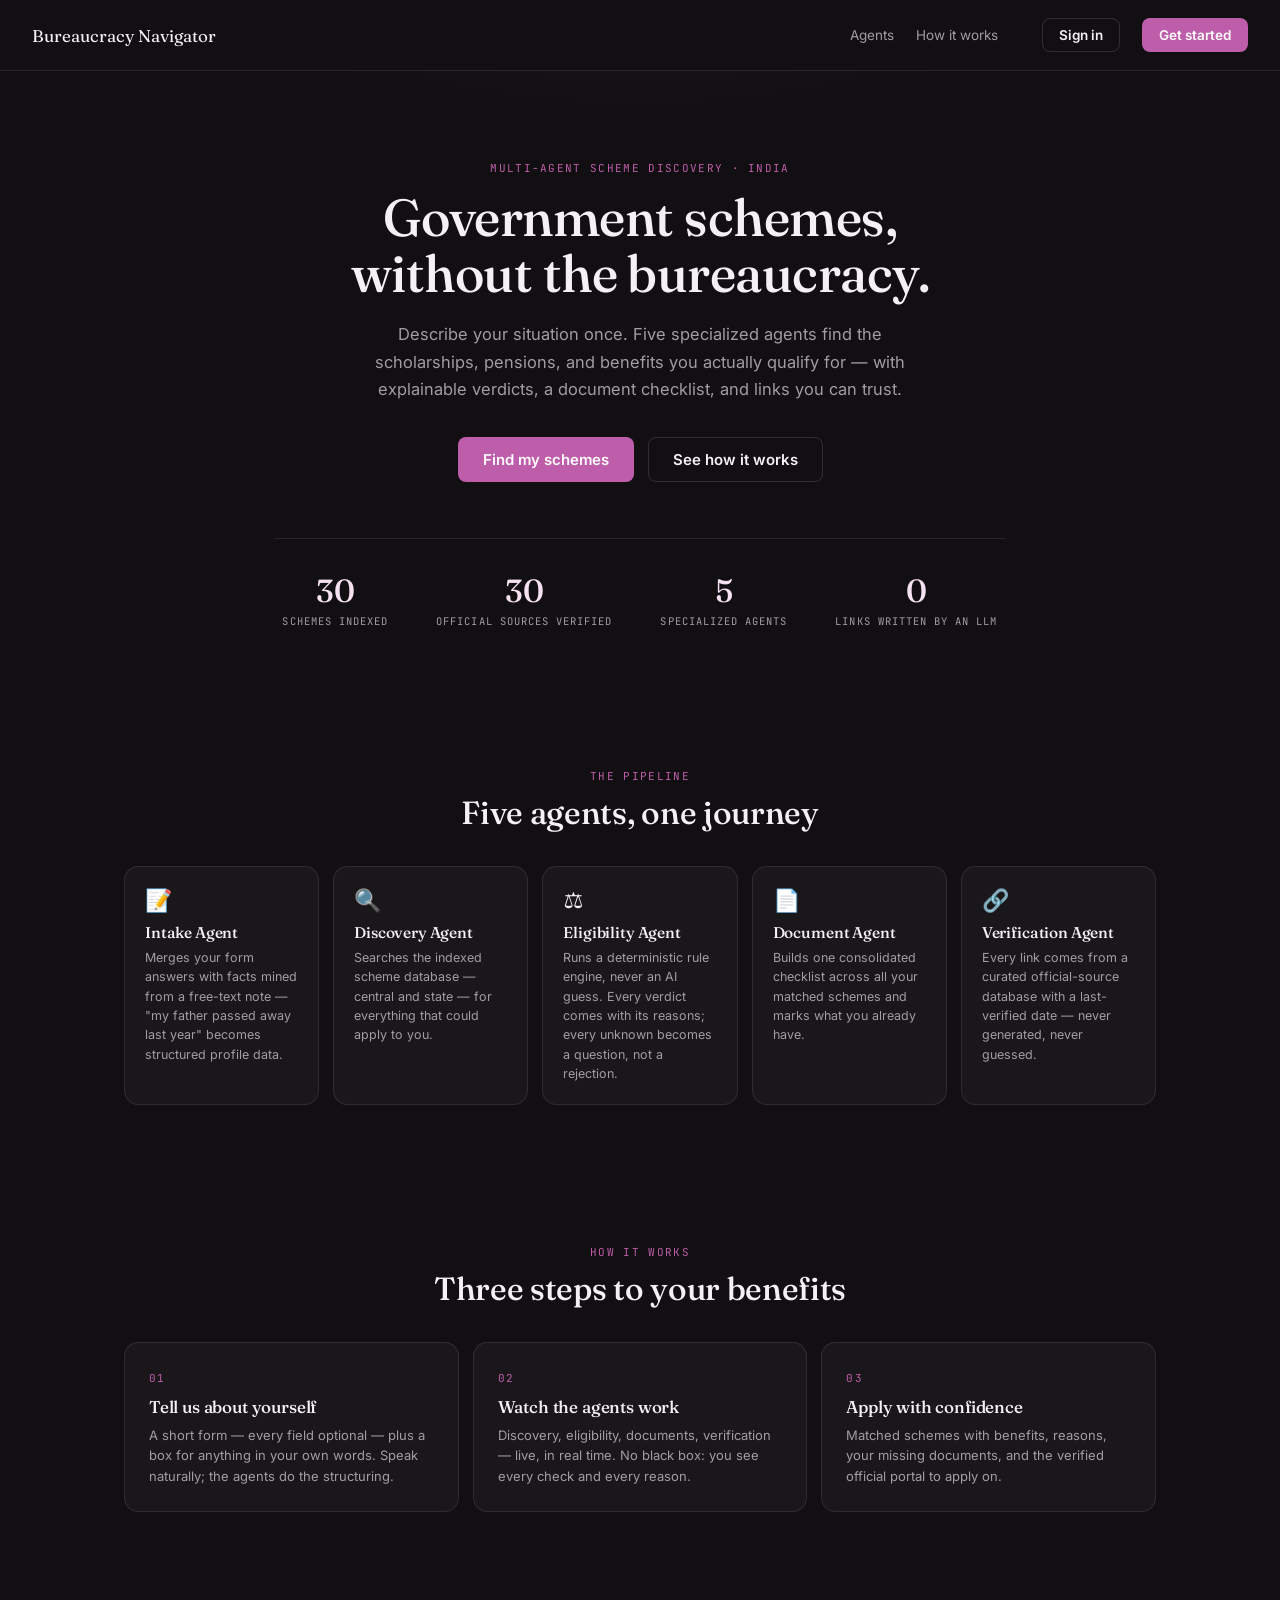
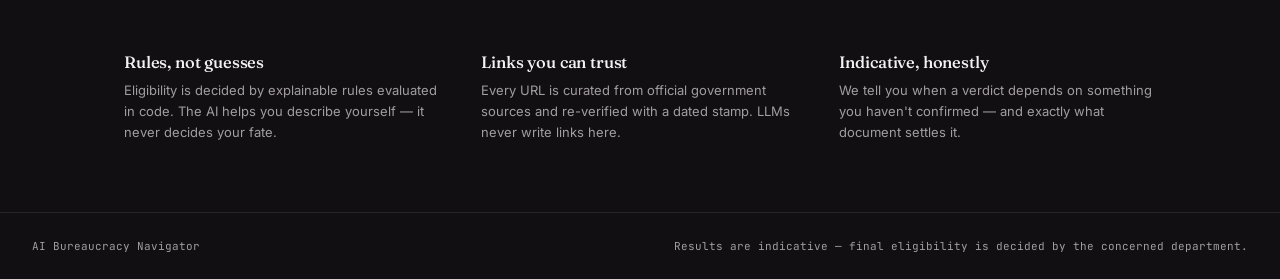
==== commit ad4f5142: "Update documentation, scheme links, and classifier evaluation" ====
--- a/frontend/index.html
+++ b/frontend/index.html
@@ -30,8 +30,8 @@
     <a class="btn btn-ghost btn-lg" href="#how" data-i18n="hero.ctaGhost">See how it works</a>
   </div>
   <div class="stats">
-    <div><b>16</b><span data-i18n="hero.statSchemes">schemes indexed</span></div>
-    <div><b>13</b><span data-i18n="hero.statSources">official sources verified</span></div>
+    <div><b>30</b><span data-i18n="hero.statSchemes">schemes indexed</span></div>
+    <div><b>30</b><span data-i18n="hero.statSources">official sources verified</span></div>
     <div><b>5</b><span data-i18n="hero.statAgents">specialized agents</span></div>
     <div><b>0</b><span data-i18n="hero.statLinks">links written by an LLM</span></div>
   </div>
